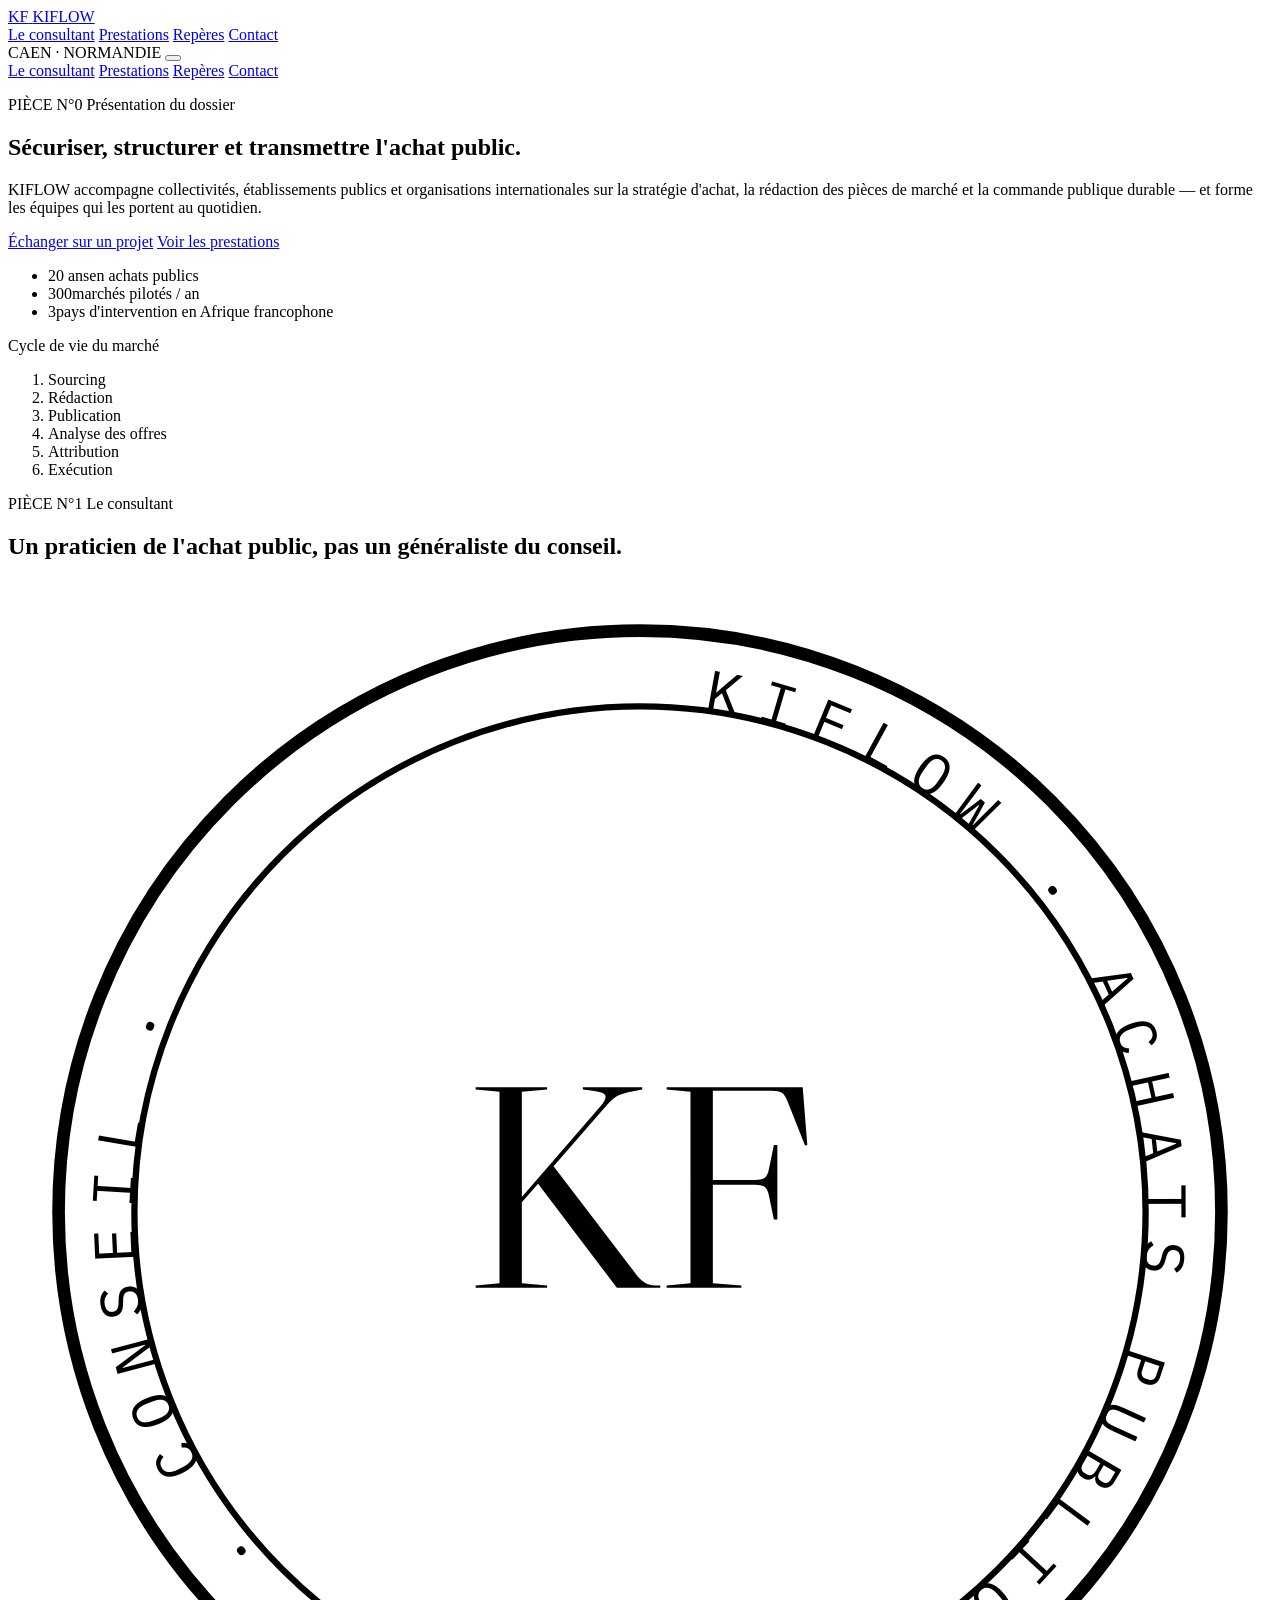
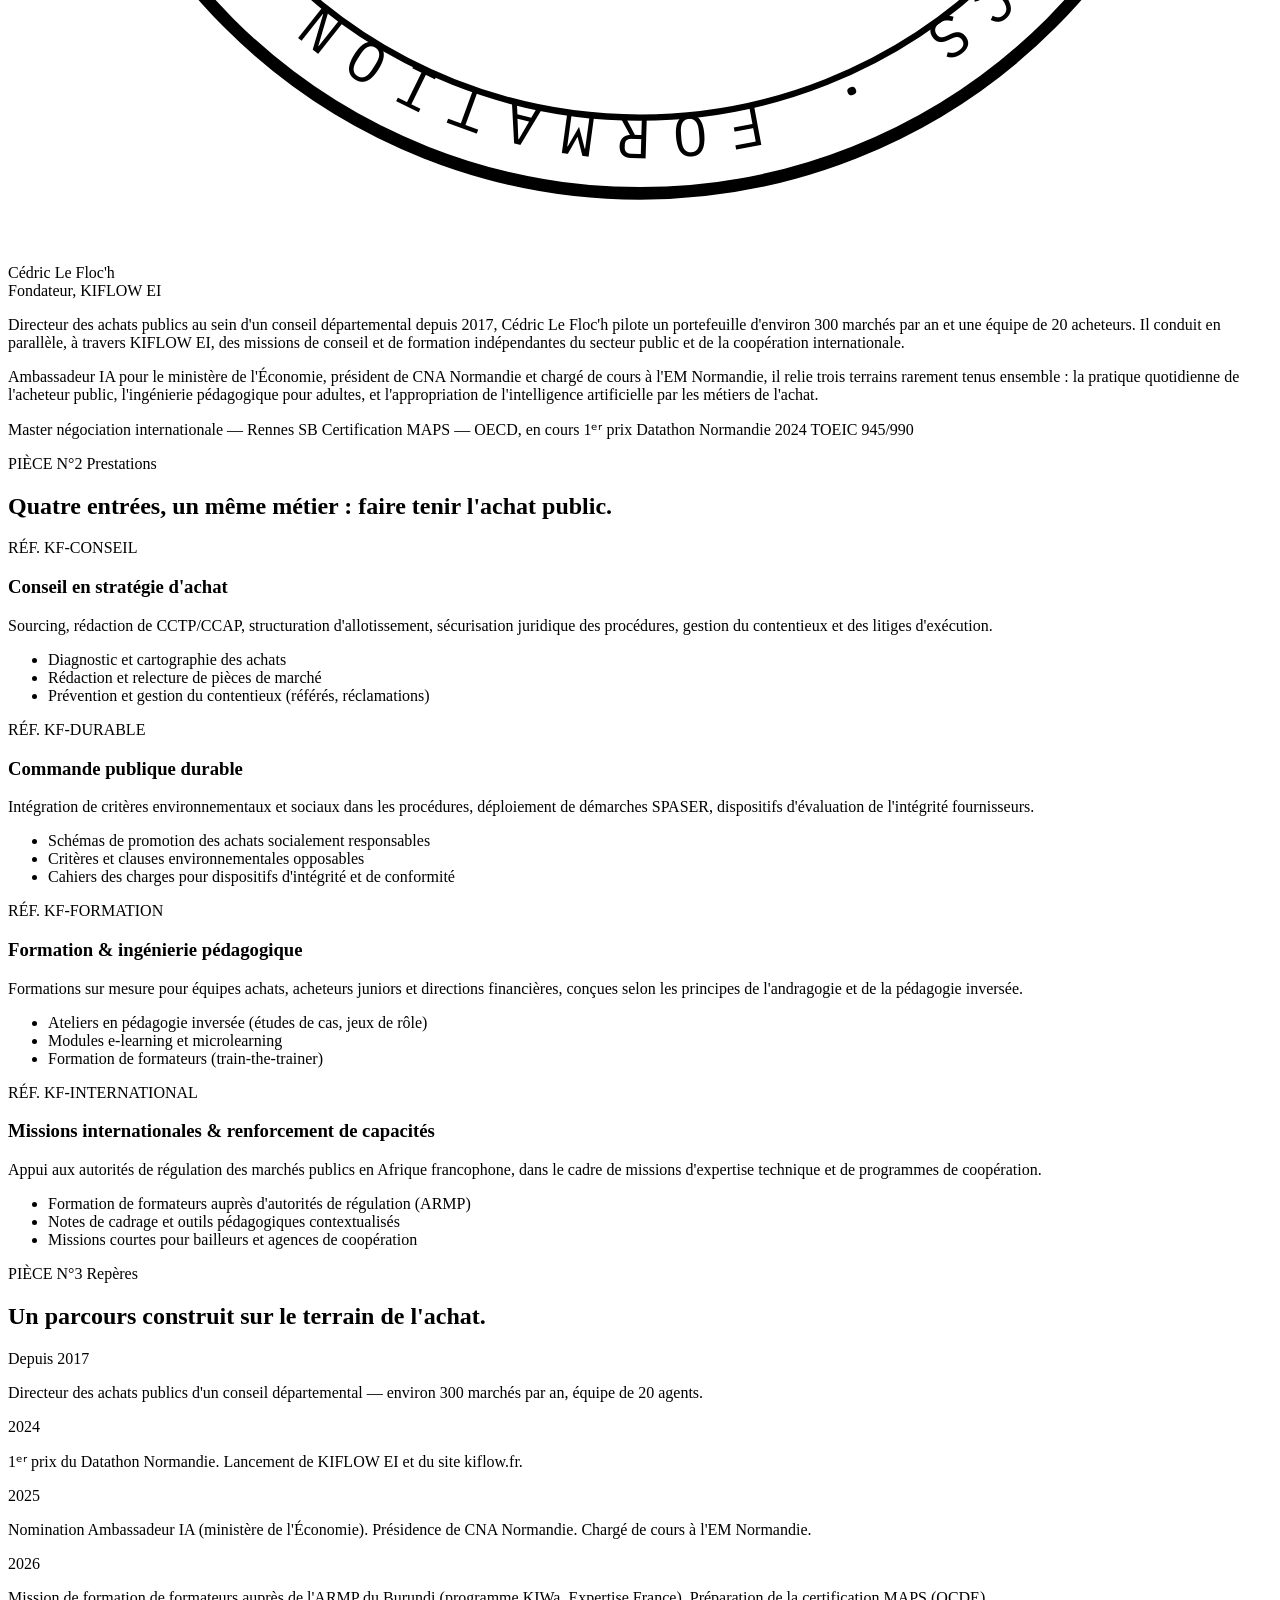
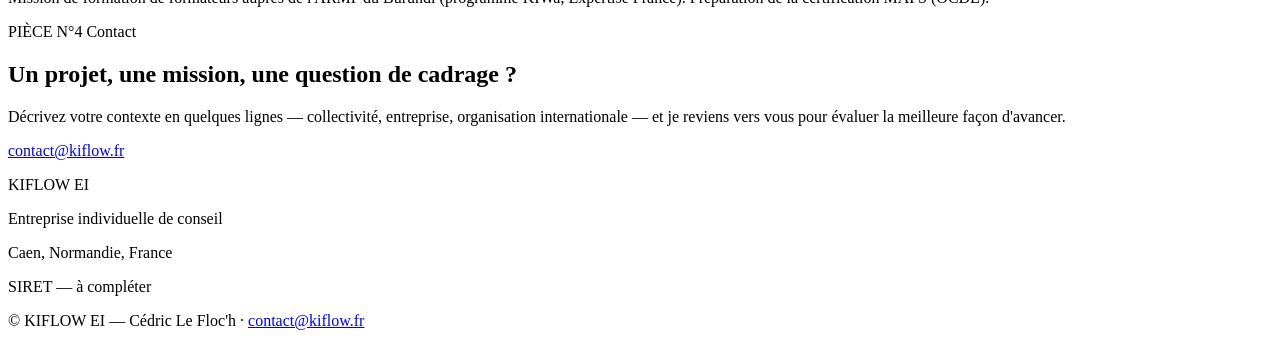
==== index.html @ 9744c49b "Create index.html for KIFLOW website structure This HTML file serves as the main structure for the K" ====
<!DOCTYPE html>
<html lang="fr">
<head>
<meta charset="UTF-8">
<meta name="viewport" content="width=device-width, initial-scale=1.0">
<title>KIFLOW — Conseil &amp; formation en achats publics | Cédric Le Floc'h</title>
<meta name="description" content="KIFLOW EI accompagne collectivités, établissements publics et organisations internationales sur la stratégie achats, la commande publique durable et la formation professionnelle.">
<link rel="preconnect" href="https://fonts.googleapis.com">
<link rel="preconnect" href="https://fonts.gstatic.com" crossorigin>
<link href="https://fonts.googleapis.com/css2?family=Libre+Caslon+Display&family=Public+Sans:ital,wght@0,400;0,500;0,600;0,700;1,400&family=IBM+Plex+Mono:wght@400;500&display=swap" rel="stylesheet">
<link rel="stylesheet" href="styles.css">
</head>
<body>

<div class="grain" aria-hidden="true"></div>

<header class="site-header">
  <div class="wrap header-inner">
    <a href="#top" class="mark">
      <span class="mark-seal">KF</span>
      <span class="mark-word">KIFLOW</span>
    </a>
    <nav class="site-nav" aria-label="Navigation principale">
      <a href="#consultant">Le consultant</a>
      <a href="#prestations">Prestations</a>
      <a href="#reperes">Repères</a>
      <a href="#contact">Contact</a>
    </nav>
    <span class="header-tag">CAEN · NORMANDIE</span>
    <button class="nav-toggle" aria-expanded="false" aria-controls="mobile-nav" aria-label="Ouvrir le menu">
      <span></span><span></span><span></span>
    </button>
  </div>
  <nav id="mobile-nav" class="mobile-nav" aria-label="Navigation mobile">
    <a href="#consultant">Le consultant</a>
    <a href="#prestations">Prestations</a>
    <a href="#reperes">Repères</a>
    <a href="#contact">Contact</a>
  </nav>
</header>

<main id="top">

  <!-- HERO -->
  <section class="hero">
    <div class="wrap hero-grid">
      <div class="hero-copy">
        <p class="eyebrow"><span class="eyebrow-code">PIÈCE N°0</span> Présentation du dossier</p>
        <h1>Sécuriser, structurer et transmettre&nbsp;l'achat public.</h1>
        <p class="hero-lede">
          KIFLOW accompagne collectivités, établissements publics et organisations internationales
          sur la stratégie d'achat, la rédaction des pièces de marché et la commande publique durable —
          et forme les équipes qui les portent au quotidien.
        </p>
        <div class="hero-cta">
          <a class="btn btn-primary" href="#contact">Échanger sur un projet</a>
          <a class="btn btn-ghost" href="#prestations">Voir les prestations</a>
        </div>
        <ul class="hero-facts">
          <li><span>20&nbsp;ans</span>en achats publics</li>
          <li><span>300</span>marchés pilotés / an</li>
          <li><span>3</span>pays d'intervention en Afrique francophone</li>
        </ul>
      </div>

      <div class="hero-flow" role="img" aria-label="Cycle de vie d'un marché public : sourcing, rédaction, publication, analyse des offres, attribution, exécution">
        <p class="flow-label">Cycle de vie du marché</p>
        <ol class="flow">
          <li><span class="flow-dot"></span>Sourcing</li>
          <li><span class="flow-dot"></span>Rédaction</li>
          <li><span class="flow-dot"></span>Publication</li>
          <li><span class="flow-dot"></span>Analyse des offres</li>
          <li><span class="flow-dot"></span>Attribution</li>
          <li><span class="flow-dot"></span>Exécution</li>
        </ol>
      </div>
    </div>
  </section>

  <!-- LE CONSULTANT -->
  <section id="consultant" class="section">
    <div class="wrap piece-head">
      <p class="eyebrow"><span class="eyebrow-code">PIÈCE N°1</span> Le consultant</p>
      <h2>Un praticien de l'achat public, pas un généraliste du conseil.</h2>
    </div>

    <div class="wrap consultant-grid">
      <div class="seal-block">
        <div class="seal">
          <svg viewBox="0 0 200 200" aria-hidden="true">
            <circle cx="100" cy="100" r="92" fill="none" stroke="currentColor" stroke-width="2"/>
            <circle cx="100" cy="100" r="80" fill="none" stroke="currentColor" stroke-width="1"/>
            <path id="sealCirclePath" d="M100,20 a80,80 0 1,1 -0.1,0" fill="none"/>
            <text font-family="IBM Plex Mono" font-size="9.2" letter-spacing="3" fill="currentColor">
              <textPath href="#sealCirclePath" startOffset="2%">
                KIFLOW · ACHATS PUBLICS · FORMATION · CONSEIL ·
              </textPath>
            </text>
            <text x="100" y="112" text-anchor="middle" font-family="Libre Caslon Display" font-size="46" fill="currentColor">KF</text>
          </svg>
        </div>
        <p class="seal-caption">Cédric Le Floc'h<br>Fondateur, KIFLOW EI</p>
      </div>

      <div class="consultant-bio">
        <p>
          Directeur des achats publics au sein d'un conseil départemental depuis 2017, Cédric Le Floc'h
          pilote un portefeuille d'environ 300 marchés par an et une équipe de 20 acheteurs. Il conduit en
          parallèle, à travers KIFLOW EI, des missions de conseil et de formation indépendantes du secteur
          public et de la coopération internationale.
        </p>
        <p>
          Ambassadeur IA pour le ministère de l'Économie, président de CNA Normandie et chargé de cours à
          l'EM Normandie, il relie trois terrains rarement tenus ensemble&nbsp;: la pratique quotidienne de
          l'acheteur public, l'ingénierie pédagogique pour adultes, et l'appropriation de l'intelligence
          artificielle par les métiers de l'achat.
        </p>
        <div class="credential-chips">
          <span>Master négociation internationale — Rennes SB</span>
          <span>Certification MAPS — OECD, en cours</span>
          <span>1ᵉʳ prix Datathon Normandie 2024</span>
          <span>TOEIC 945/990</span>
        </div>
      </div>
    </div>
  </section>

  <!-- PRESTATIONS -->
  <section id="prestations" class="section section-alt">
    <div class="wrap piece-head">
      <p class="eyebrow"><span class="eyebrow-code">PIÈCE N°2</span> Prestations</p>
      <h2>Quatre entrées, un même métier&nbsp;: faire tenir l'achat public.</h2>
    </div>

    <div class="wrap services-grid">

      <article class="service-card">
        <p class="service-ref">RÉF. KF-CONSEIL</p>
        <h3>Conseil en stratégie d'achat</h3>
        <p>Sourcing, rédaction de CCTP/CCAP, structuration d'allotissement, sécurisation juridique des
          procédures, gestion du contentieux et des litiges d'exécution.</p>
        <ul>
          <li>Diagnostic et cartographie des achats</li>
          <li>Rédaction et relecture de pièces de marché</li>
          <li>Prévention et gestion du contentieux (référés, réclamations)</li>
        </ul>
      </article>

      <article class="service-card">
        <p class="service-ref">RÉF. KF-DURABLE</p>
        <h3>Commande publique durable</h3>
        <p>Intégration de critères environnementaux et sociaux dans les procédures, déploiement de
          démarches SPASER, dispositifs d'évaluation de l'intégrité fournisseurs.</p>
        <ul>
          <li>Schémas de promotion des achats socialement responsables</li>
          <li>Critères et clauses environnementales opposables</li>
          <li>Cahiers des charges pour dispositifs d'intégrité et de conformité</li>
        </ul>
      </article>

      <article class="service-card">
        <p class="service-ref">RÉF. KF-FORMATION</p>
        <h3>Formation &amp; ingénierie pédagogique</h3>
        <p>Formations sur mesure pour équipes achats, acheteurs juniors et directions financières, conçues
          selon les principes de l'andragogie et de la pédagogie inversée.</p>
        <ul>
          <li>Ateliers en pédagogie inversée (études de cas, jeux de rôle)</li>
          <li>Modules e-learning et microlearning</li>
          <li>Formation de formateurs (train-the-trainer)</li>
        </ul>
      </article>

      <article class="service-card">
        <p class="service-ref">RÉF. KF-INTERNATIONAL</p>
        <h3>Missions internationales &amp; renforcement de capacités</h3>
        <p>Appui aux autorités de régulation des marchés publics en Afrique francophone, dans le cadre de
          missions d'expertise technique et de programmes de coopération.</p>
        <ul>
          <li>Formation de formateurs auprès d'autorités de régulation (ARMP)</li>
          <li>Notes de cadrage et outils pédagogiques contextualisés</li>
          <li>Missions courtes pour bailleurs et agences de coopération</li>
        </ul>
      </article>

    </div>
  </section>

  <!-- REPERES -->
  <section id="reperes" class="section">
    <div class="wrap piece-head">
      <p class="eyebrow"><span class="eyebrow-code">PIÈCE N°3</span> Repères</p>
      <h2>Un parcours construit sur le terrain de l'achat.</h2>
    </div>

    <div class="wrap timeline">
      <div class="timeline-item">
        <p class="timeline-date">Depuis 2017</p>
        <p class="timeline-body">Directeur des achats publics d'un conseil départemental — environ 300
          marchés par an, équipe de 20 agents.</p>
      </div>
      <div class="timeline-item">
        <p class="timeline-date">2024</p>
        <p class="timeline-body">1ᵉʳ prix du Datathon Normandie. Lancement de KIFLOW EI et du site
          kiflow.fr.</p>
      </div>
      <div class="timeline-item">
        <p class="timeline-date">2025</p>
        <p class="timeline-body">Nomination Ambassadeur IA (ministère de l'Économie). Présidence de CNA
          Normandie. Chargé de cours à l'EM Normandie.</p>
      </div>
      <div class="timeline-item">
        <p class="timeline-date">2026</p>
        <p class="timeline-body">Mission de formation de formateurs auprès de l'ARMP du Burundi (programme
          KIWa, Expertise France). Préparation de la certification MAPS (OCDE).</p>
      </div>
    </div>
  </section>

  <!-- CONTACT -->
  <section id="contact" class="section section-contact">
    <div class="wrap contact-grid">
      <div>
        <p class="eyebrow"><span class="eyebrow-code">PIÈCE N°4</span> Contact</p>
        <h2>Un projet, une mission, une question de cadrage&nbsp;?</h2>
        <p class="contact-lede">Décrivez votre contexte en quelques lignes — collectivité, entreprise,
          organisation internationale — et je reviens vers vous pour évaluer la meilleure façon d'avancer.</p>
        <a class="btn btn-primary" href="mailto:contact@kiflow.fr">contact@kiflow.fr</a>
      </div>
      <div class="contact-card">
        <p class="contact-card-title">KIFLOW EI</p>
        <p>Entreprise individuelle de conseil</p>
        <p>Caen, Normandie, France</p>
        <p class="contact-card-note">SIRET — à compléter</p>
      </div>
    </div>
  </section>

</main>

<footer class="site-footer">
  <div class="wrap footer-inner">
    <span>© <span id="year"></span> KIFLOW EI — Cédric Le Floc'h</span>
    <span class="footer-sep">·</span>
    <a href="mailto:contact@kiflow.fr">contact@kiflow.fr</a>
  </div>
</footer>

<script src="script.js"></script>
</body>
</html>
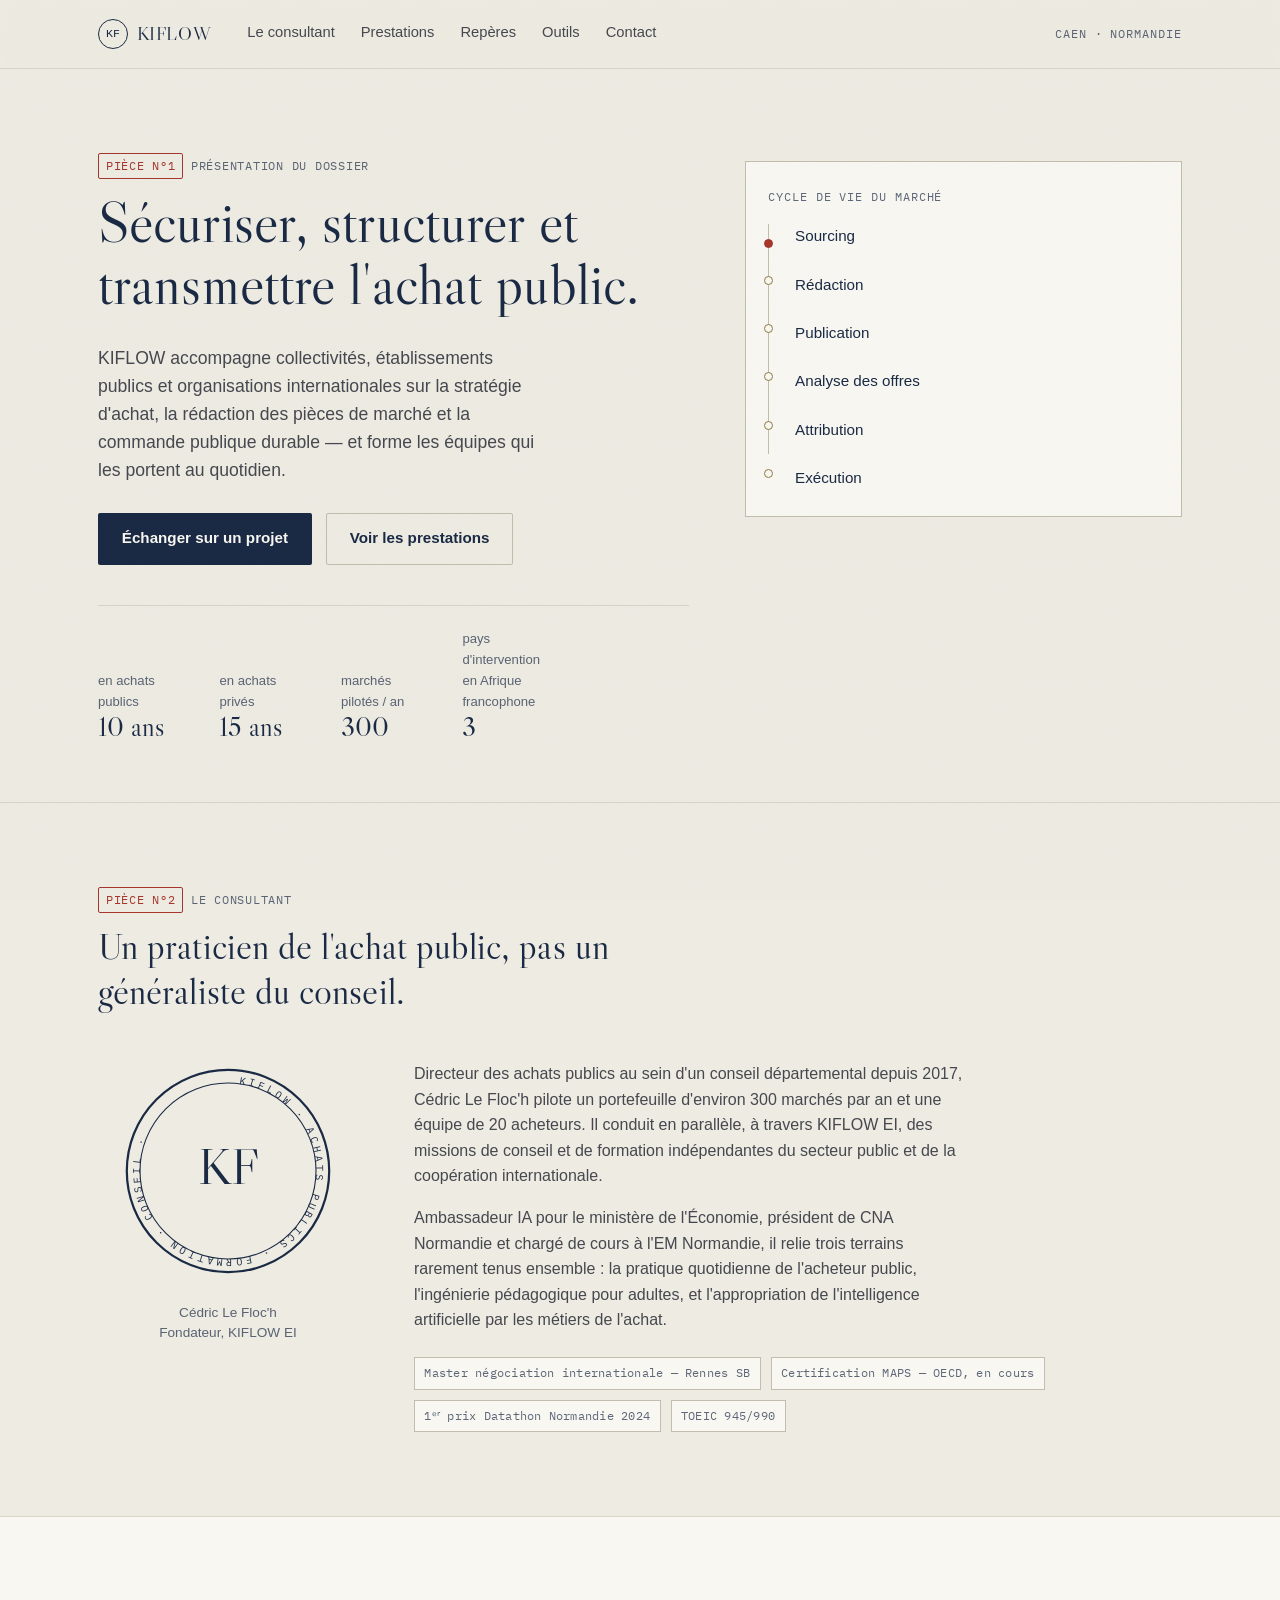
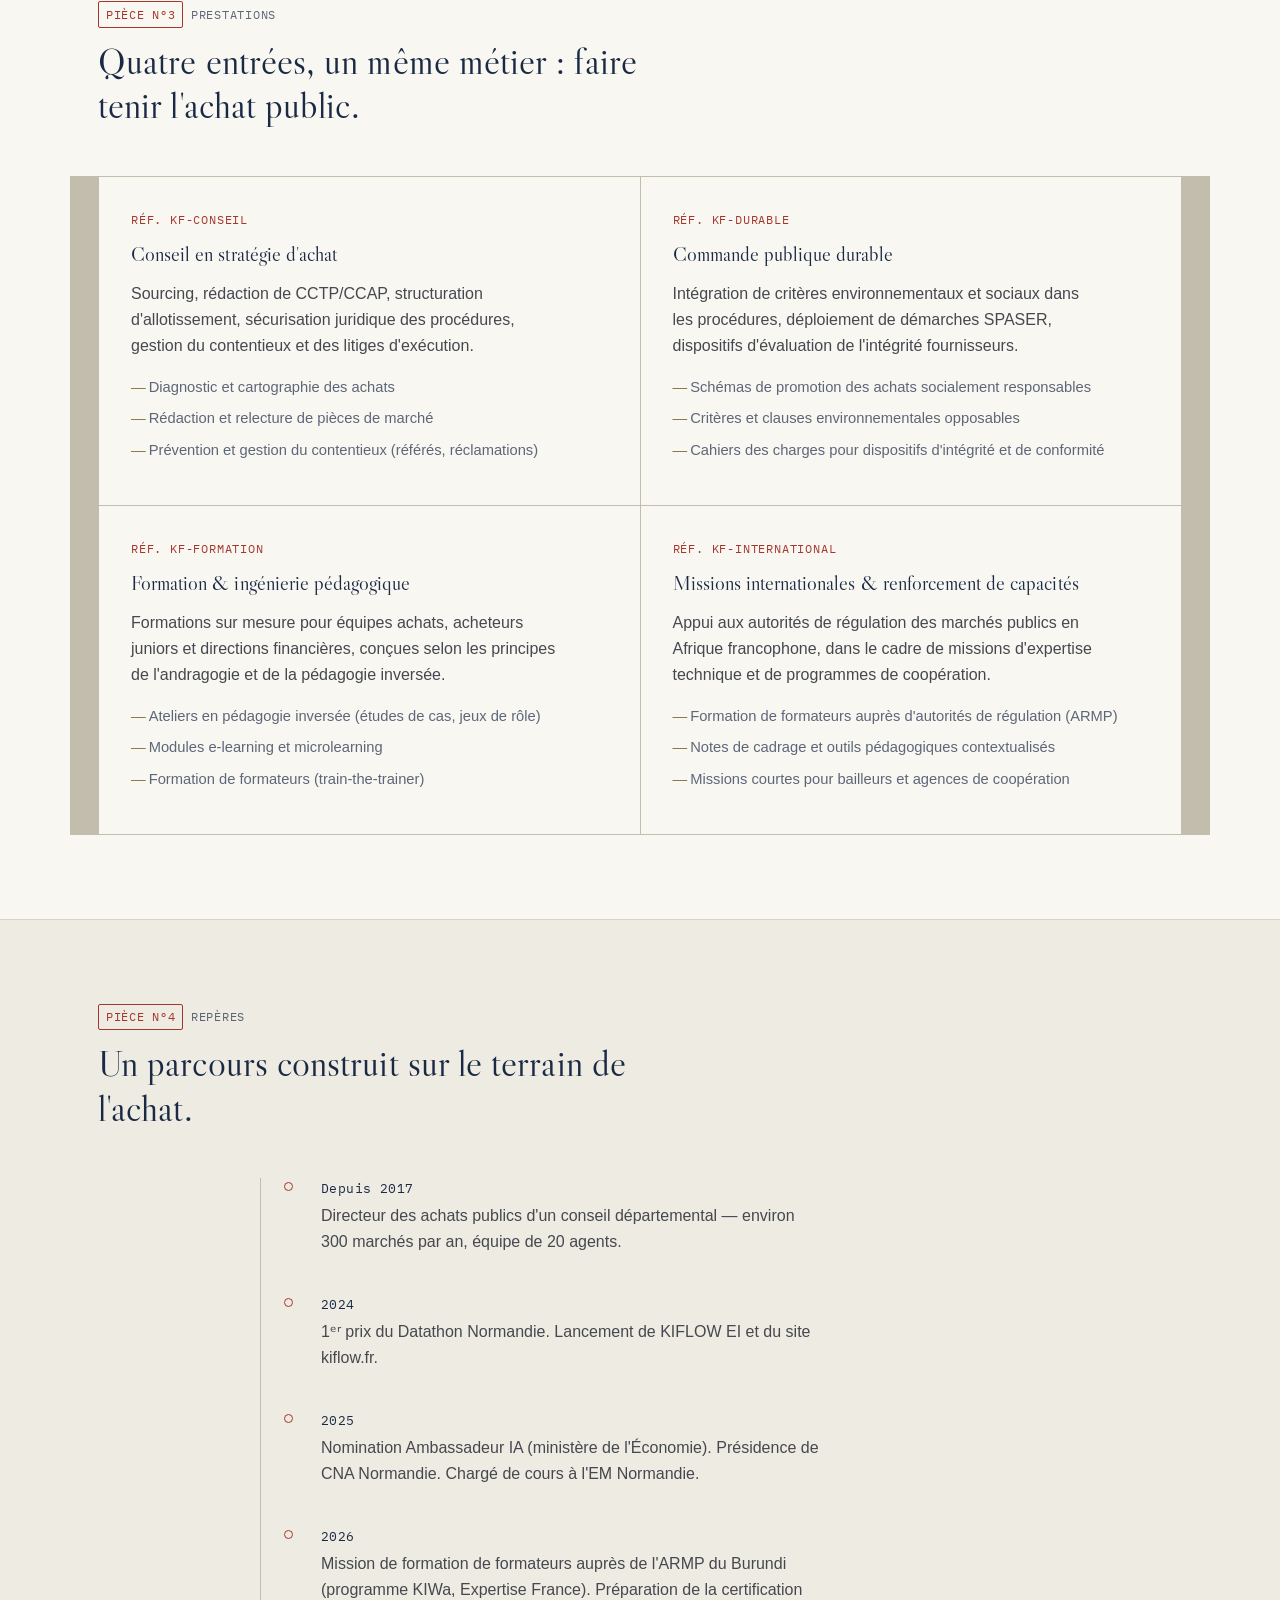
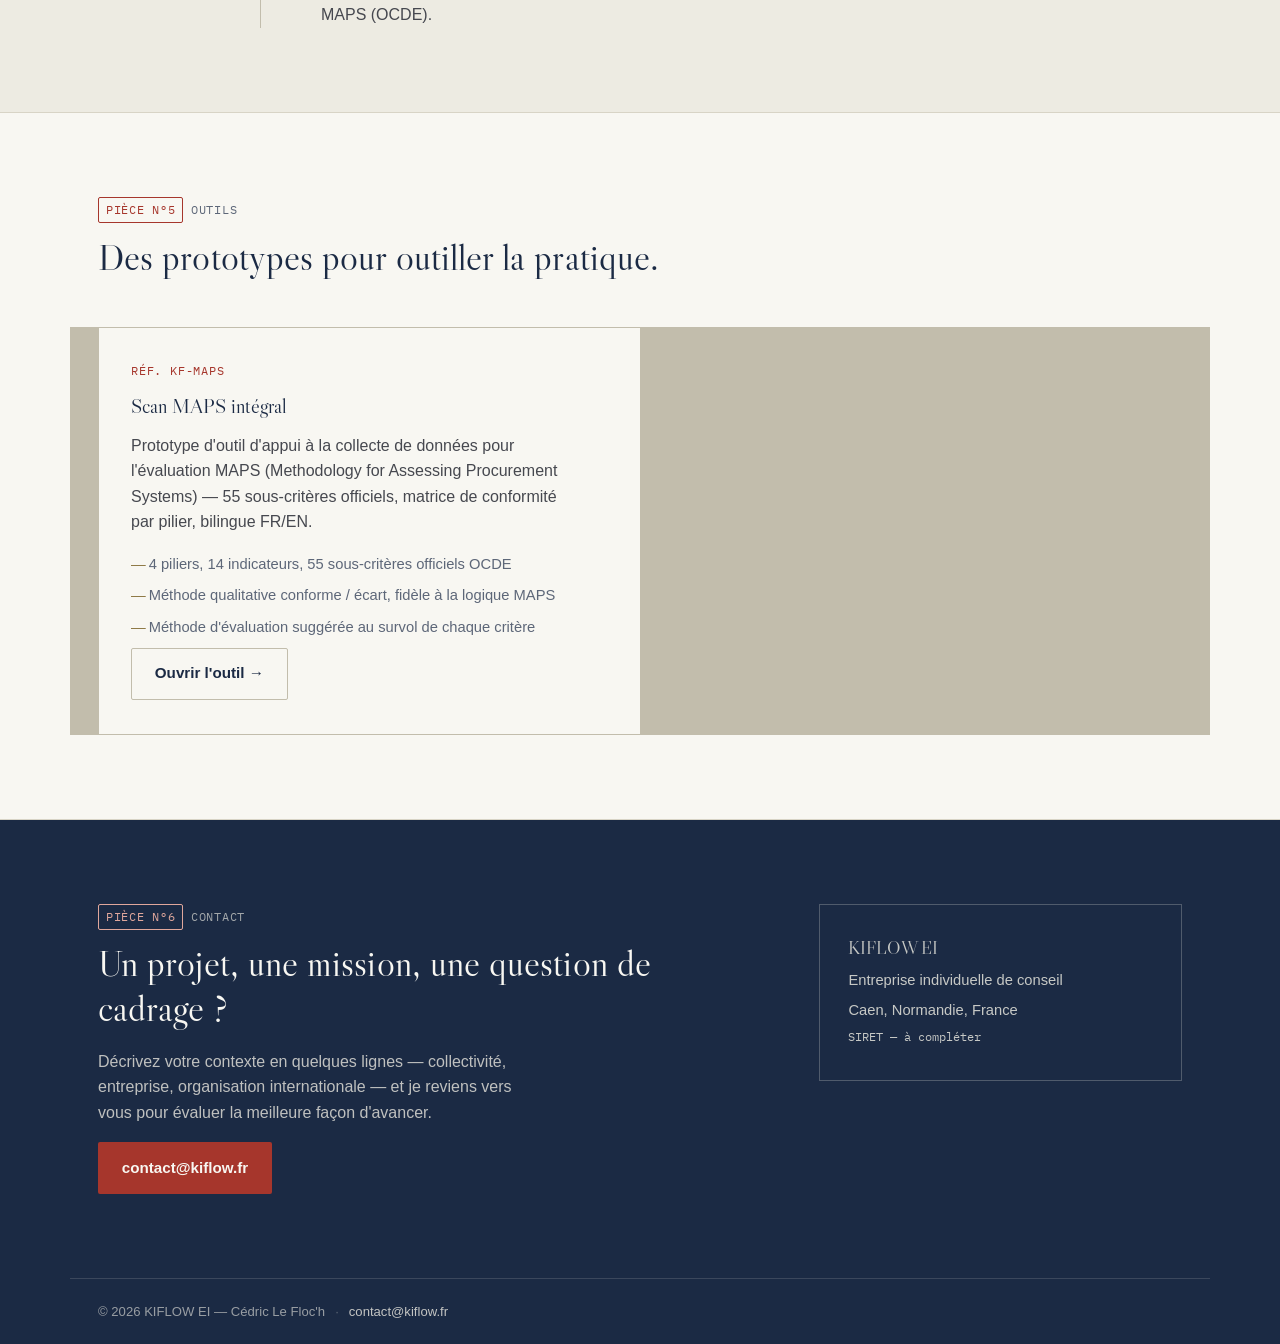
==== commit a8ec43bf: "Update section identifiers and content in index.html" ====
--- a/index.html
+++ b/index.html
@@ -24,6 +24,7 @@
       <a href="#consultant">Le consultant</a>
       <a href="#prestations">Prestations</a>
       <a href="#reperes">Repères</a>
+      <a href="#outils">Outils</a>
       <a href="#contact">Contact</a>
     </nav>
     <span class="header-tag">CAEN · NORMANDIE</span>
@@ -35,6 +36,7 @@
     <a href="#consultant">Le consultant</a>
     <a href="#prestations">Prestations</a>
     <a href="#reperes">Repères</a>
+    <a href="#outils">Outils</a>
     <a href="#contact">Contact</a>
   </nav>
 </header>
@@ -45,7 +47,7 @@
   <section class="hero">
     <div class="wrap hero-grid">
       <div class="hero-copy">
-        <p class="eyebrow"><span class="eyebrow-code">PIÈCE N°0</span> Présentation du dossier</p>
+        <p class="eyebrow"><span class="eyebrow-code">PIÈCE N°1</span> Présentation du dossier</p>
         <h1>Sécuriser, structurer et transmettre&nbsp;l'achat public.</h1>
         <p class="hero-lede">
           KIFLOW accompagne collectivités, établissements publics et organisations internationales
@@ -57,7 +59,8 @@
           <a class="btn btn-ghost" href="#prestations">Voir les prestations</a>
         </div>
         <ul class="hero-facts">
-          <li><span>20&nbsp;ans</span>en achats publics</li>
+          <li><span>10&nbsp;ans</span>en achats publics</li>
+          <li><span>15&nbsp;ans</span>en achats privés</li>
           <li><span>300</span>marchés pilotés / an</li>
           <li><span>3</span>pays d'intervention en Afrique francophone</li>
         </ul>
@@ -80,7 +83,7 @@
   <!-- LE CONSULTANT -->
   <section id="consultant" class="section">
     <div class="wrap piece-head">
-      <p class="eyebrow"><span class="eyebrow-code">PIÈCE N°1</span> Le consultant</p>
+      <p class="eyebrow"><span class="eyebrow-code">PIÈCE N°2</span> Le consultant</p>
       <h2>Un praticien de l'achat public, pas un généraliste du conseil.</h2>
     </div>
 
@@ -128,7 +131,7 @@
   <!-- PRESTATIONS -->
   <section id="prestations" class="section section-alt">
     <div class="wrap piece-head">
-      <p class="eyebrow"><span class="eyebrow-code">PIÈCE N°2</span> Prestations</p>
+      <p class="eyebrow"><span class="eyebrow-code">PIÈCE N°3</span> Prestations</p>
       <h2>Quatre entrées, un même métier&nbsp;: faire tenir l'achat public.</h2>
     </div>
 
@@ -188,7 +191,7 @@
   <!-- REPERES -->
   <section id="reperes" class="section">
     <div class="wrap piece-head">
-      <p class="eyebrow"><span class="eyebrow-code">PIÈCE N°3</span> Repères</p>
+      <p class="eyebrow"><span class="eyebrow-code">PIÈCE N°4</span> Repères</p>
       <h2>Un parcours construit sur le terrain de l'achat.</h2>
     </div>
 
@@ -213,6 +216,32 @@
         <p class="timeline-body">Mission de formation de formateurs auprès de l'ARMP du Burundi (programme
           KIWa, Expertise France). Préparation de la certification MAPS (OCDE).</p>
       </div>
+    </div>
+  </section>
+
+  <!-- OUTILS -->
+  <section id="outils" class="section section-alt">
+    <div class="wrap piece-head">
+      <p class="eyebrow"><span class="eyebrow-code">PIÈCE N°5</span> Outils</p>
+      <h2>Des prototypes pour outiller la pratique.</h2>
+    </div>
+
+    <div class="wrap services-grid">
+
+      <article class="service-card">
+        <p class="service-ref">RÉF. KF-MAPS</p>
+        <h3>Scan MAPS intégral</h3>
+        <p>Prototype d'outil d'appui à la collecte de données pour l'évaluation MAPS (Methodology for
+          Assessing Procurement Systems) — 55 sous-critères officiels, matrice de conformité par pilier,
+          bilingue FR/EN.</p>
+        <ul>
+          <li>4 piliers, 14 indicateurs, 55 sous-critères officiels OCDE</li>
+          <li>Méthode qualitative conforme / écart, fidèle à la logique MAPS</li>
+          <li>Méthode d'évaluation suggérée au survol de chaque critère</li>
+        </ul>
+        <a class="btn btn-ghost" href="maps-diagnostic.html">Ouvrir l'outil →</a>
+      </article>
+
     </div>
   </section>
 
@@ -220,7 +249,7 @@
   <section id="contact" class="section section-contact">
     <div class="wrap contact-grid">
       <div>
-        <p class="eyebrow"><span class="eyebrow-code">PIÈCE N°4</span> Contact</p>
+        <p class="eyebrow"><span class="eyebrow-code">PIÈCE N°6</span> Contact</p>
         <h2>Un projet, une mission, une question de cadrage&nbsp;?</h2>
         <p class="contact-lede">Décrivez votre contexte en quelques lignes — collectivité, entreprise,
           organisation internationale — et je reviens vers vous pour évaluer la meilleure façon d'avancer.</p>
--- a/styles.css
+++ b/styles.css
@@ -0,0 +1,405 @@
+/* ============================================================
+   KIFLOW — design tokens
+   ============================================================ */
+:root{
+  --ink:      #1B2A44;
+  --ink-70:   rgba(27,42,68,.7);
+  --paper:    #EDEBE2;
+  --paper-hi: #F8F7F2;
+  --slate:    #46484F;
+  --seal:     #A6362C;
+  --brass:    #8F7A47;
+  --line:     #D8D4C6;
+  --line-strong: #C2BDAC;
+
+  --font-display: "Libre Caslon Display", Georgia, serif;
+  --font-body: "Public Sans", -apple-system, BlinkMacSystemFont, "Segoe UI", sans-serif;
+  --font-mono: "IBM Plex Mono", ui-monospace, Menlo, monospace;
+
+  --wrap: 1140px;
+}
+
+*,*::before,*::after{ box-sizing: border-box; }
+html{ scroll-behavior: smooth; }
+@media (prefers-reduced-motion: reduce){
+  html{ scroll-behavior: auto; }
+  *,*::before,*::after{ animation-duration: .001ms !important; animation-iteration-count: 1 !important; transition-duration: .001ms !important; scroll-behavior: auto !important; }
+}
+
+body{
+  margin:0;
+  background: var(--paper);
+  color: var(--slate);
+  font-family: var(--font-body);
+  font-size: 16px;
+  line-height: 1.6;
+  -webkit-font-smoothing: antialiased;
+}
+
+h1,h2,h3{
+  font-family: var(--font-display);
+  color: var(--ink);
+  font-weight: 400;
+  margin: 0 0 .5em;
+  letter-spacing: .002em;
+}
+h1{ font-size: clamp(2.4rem, 4.6vw, 3.6rem); line-height: 1.08; }
+h2{ font-size: clamp(1.7rem, 3vw, 2.35rem); line-height: 1.18; max-width: 26ch; }
+h3{ font-size: 1.28rem; }
+
+p{ margin: 0 0 1em; }
+a{ color: inherit; }
+
+.wrap{
+  max-width: var(--wrap);
+  margin: 0 auto;
+  padding: 0 28px;
+}
+
+/* faint paper grain */
+.grain{
+  position: fixed; inset: 0; pointer-events: none; z-index: 999;
+  opacity: .035; mix-blend-mode: multiply;
+  background-image: url("data:image/svg+xml,%3Csvg xmlns='http://www.w3.org/2000/svg' width='120' height='120'%3E%3Cfilter id='n'%3E%3CfeTurbulence type='fractalNoise' baseFrequency='0.9' numOctaves='2' stitchTiles='stitch'/%3E%3C/filter%3E%3Crect width='100%25' height='100%25' filter='url(%23n)'/%3E%3C/svg%3E");
+}
+
+/* eyebrow / reference label */
+.eyebrow{
+  font-family: var(--font-mono);
+  font-size: .78rem;
+  letter-spacing: .06em;
+  text-transform: uppercase;
+  color: var(--ink-70);
+  display: flex;
+  align-items: center;
+  gap: .6em;
+  margin-bottom: .9em;
+}
+.eyebrow-code{
+  color: var(--seal);
+  border: 1px solid var(--seal);
+  padding: .18em .55em;
+  border-radius: 2px;
+}
+
+/* ============================================================
+   HEADER
+   ============================================================ */
+.site-header{
+  position: sticky; top: 0; z-index: 100;
+  background: rgba(237,235,226,.88);
+  backdrop-filter: saturate(140%) blur(6px);
+  border-bottom: 1px solid var(--line);
+}
+.header-inner{
+  display: flex; align-items: center; gap: 28px;
+  height: 68px;
+}
+.mark{
+  display: flex; align-items: center; gap: .55em;
+  text-decoration: none; color: var(--ink);
+}
+.mark-seal{
+  font-family: var(--font-mono);
+  font-size: .72rem; font-weight: 500;
+  width: 30px; height: 30px;
+  border: 1.5px solid var(--ink);
+  border-radius: 50%;
+  display: grid; place-items: center;
+}
+.mark-word{
+  font-family: var(--font-display);
+  font-size: 1.18rem; letter-spacing: .03em;
+}
+.site-nav{
+  display: flex; gap: 26px;
+  margin-left: 8px;
+  font-size: .92rem;
+}
+.site-nav a{
+  text-decoration: none; color: var(--slate);
+  border-bottom: 1px solid transparent;
+  padding-bottom: 2px;
+  transition: border-color .15s ease, color .15s ease;
+}
+.site-nav a:hover, .site-nav a:focus-visible{
+  color: var(--ink); border-color: var(--brass);
+}
+.header-tag{
+  margin-left: auto;
+  font-family: var(--font-mono);
+  font-size: .74rem; letter-spacing: .08em;
+  color: var(--ink-70);
+  white-space: nowrap;
+}
+.nav-toggle{
+  display: none;
+  margin-left: auto;
+  background: none; border: none; cursor: pointer;
+  width: 34px; height: 34px;
+  flex-direction: column; justify-content: center; align-items: center; gap: 5px;
+}
+.nav-toggle span{ width: 20px; height: 1.5px; background: var(--ink); display: block; }
+.mobile-nav{
+  display: none;
+  flex-direction: column;
+  border-top: 1px solid var(--line);
+  background: var(--paper-hi);
+}
+.mobile-nav a{
+  padding: 14px 28px;
+  text-decoration: none; color: var(--ink);
+  border-bottom: 1px solid var(--line);
+  font-size: .95rem;
+}
+.mobile-nav.open{ display: flex; }
+
+@media (max-width: 780px){
+  .site-nav, .header-tag{ display: none; }
+  .nav-toggle{ display: flex; }
+}
+
+/* focus visibility */
+a:focus-visible, button:focus-visible{
+  outline: 2px solid var(--seal);
+  outline-offset: 3px;
+}
+
+/* ============================================================
+   BUTTONS
+   ============================================================ */
+.btn{
+  display: inline-flex; align-items: center; gap: .5em;
+  font-family: var(--font-body); font-weight: 600; font-size: .95rem;
+  text-decoration: none;
+  padding: .85em 1.5em;
+  border-radius: 2px;
+  border: 1px solid transparent;
+  transition: transform .15s ease, background .15s ease, border-color .15s ease, color .15s ease;
+}
+.btn-primary{
+  background: var(--ink); color: var(--paper-hi);
+}
+.btn-primary:hover{ background: var(--seal); transform: translateY(-1px); }
+.btn-ghost{
+  border-color: var(--line-strong); color: var(--ink);
+}
+.btn-ghost:hover{ border-color: var(--ink); transform: translateY(-1px); }
+
+/* ============================================================
+   HERO
+   ============================================================ */
+.hero{ padding: 84px 0 60px; }
+.hero-grid{
+  display: grid;
+  grid-template-columns: 1.15fr .85fr;
+  gap: 56px;
+  align-items: start;
+}
+.hero-lede{
+  font-size: 1.1rem; color: var(--slate); max-width: 46ch;
+}
+.hero-cta{ display: flex; gap: 14px; flex-wrap: wrap; margin: 28px 0 40px; }
+
+.hero-facts{
+  list-style: none; padding: 0; margin: 0;
+  display: flex; gap: 34px; flex-wrap: wrap;
+  border-top: 1px solid var(--line);
+  padding-top: 22px;
+}
+.hero-facts li{
+  display: flex; flex-direction: column-reverse;
+  font-size: .82rem; color: var(--ink-70); max-width: 12ch;
+}
+.hero-facts span{
+  font-family: var(--font-display);
+  font-size: 1.7rem; color: var(--ink); line-height: 1.1;
+}
+
+.hero-flow{
+  border: 1px solid var(--line-strong);
+  background: var(--paper-hi);
+  padding: 26px 22px;
+  margin-top: 8px;
+}
+.flow-label{
+  font-family: var(--font-mono); font-size: .72rem;
+  letter-spacing: .08em; text-transform: uppercase;
+  color: var(--ink-70); margin-bottom: 18px;
+}
+.flow{
+  list-style: none; margin: 0; padding: 0;
+  display: flex; flex-direction: column; gap: 0;
+  position: relative;
+}
+.flow li{
+  position: relative;
+  padding: 12px 0 12px 26px;
+  font-size: .95rem; color: var(--ink);
+  border-left: 1.5px solid var(--line-strong);
+}
+.flow li:first-child{ padding-top: 0; }
+.flow li:last-child{ padding-bottom: 0; border-left-color: transparent; }
+.flow-dot{
+  position: absolute; left: -5.5px; top: 15px;
+  width: 9px; height: 9px; border-radius: 50%;
+  background: var(--paper-hi);
+  border: 1.5px solid var(--brass);
+}
+.flow li:first-child .flow-dot{ background: var(--seal); border-color: var(--seal); }
+
+@media (prefers-reduced-motion: no-preference){
+  .flow-dot{ animation: pulse 5.5s ease-in-out infinite; }
+  .flow li:nth-child(2) .flow-dot{ animation-delay: .9s; }
+  .flow li:nth-child(3) .flow-dot{ animation-delay: 1.8s; }
+  .flow li:nth-child(4) .flow-dot{ animation-delay: 2.7s; }
+  .flow li:nth-child(5) .flow-dot{ animation-delay: 3.6s; }
+  .flow li:nth-child(6) .flow-dot{ animation-delay: 4.5s; }
+}
+@keyframes pulse{
+  0%, 82%, 100%{ box-shadow: 0 0 0 0 rgba(166,54,44,0); }
+  90%{ box-shadow: 0 0 0 6px rgba(166,54,44,.14); }
+}
+
+@media (max-width: 860px){
+  .hero-grid{ grid-template-columns: 1fr; }
+}
+
+/* ============================================================
+   SECTIONS — shared
+   ============================================================ */
+.section{ padding: 84px 0; border-top: 1px solid var(--line); }
+.section-alt{ background: var(--paper-hi); }
+.piece-head{ margin-bottom: 48px; }
+.piece-head h2{ margin: 0; }
+
+/* ============================================================
+   CONSULTANT
+   ============================================================ */
+.consultant-grid{
+  display: grid; grid-template-columns: 260px 1fr; gap: 56px; align-items: start;
+}
+.seal-block{ text-align: center; }
+.seal{ color: var(--ink); }
+.seal svg{ width: 100%; max-width: 220px; height: auto; }
+.seal-caption{
+  font-size: .85rem; color: var(--ink-70); margin-top: 14px; line-height: 1.5;
+}
+.consultant-bio p{ max-width: 62ch; }
+.credential-chips{
+  display: flex; flex-wrap: wrap; gap: 10px; margin-top: 24px;
+}
+.credential-chips span{
+  font-family: var(--font-mono); font-size: .74rem; letter-spacing: .02em;
+  border: 1px solid var(--line-strong);
+  padding: .5em .8em;
+  color: var(--ink-70);
+  background: var(--paper-hi);
+}
+
+@media (max-width: 700px){
+  .consultant-grid{ grid-template-columns: 1fr; }
+  .seal-block{ display: flex; align-items: center; gap: 18px; text-align: left; }
+  .seal svg{ max-width: 96px; }
+}
+
+/* ============================================================
+   PRESTATIONS
+   ============================================================ */
+.services-grid{
+  display: grid; grid-template-columns: repeat(2, 1fr); gap: 1px;
+  background: var(--line-strong);
+  border: 1px solid var(--line-strong);
+}
+.service-card{
+  background: var(--paper-hi);
+  padding: 34px 32px;
+}
+.service-ref{
+  font-family: var(--font-mono); font-size: .72rem; letter-spacing: .07em;
+  color: var(--seal); margin-bottom: .8em;
+}
+.service-card p:not(.service-ref){ max-width: 48ch; color: var(--slate); }
+.service-card ul{
+  margin: 1.1em 0 0; padding: 0; list-style: none;
+}
+.service-card li{
+  position: relative; padding-left: 1.2em; margin-bottom: .55em;
+  font-size: .92rem; color: var(--ink-70);
+}
+.service-card li::before{
+  content: "—"; position: absolute; left: 0; color: var(--brass);
+}
+
+@media (max-width: 780px){
+  .services-grid{ grid-template-columns: 1fr; }
+}
+
+/* ============================================================
+   REPÈRES — timeline
+   ============================================================ */
+.timeline{
+  display: grid; gap: 0;
+  border-left: 1.5px solid var(--line-strong);
+  max-width: 760px;
+}
+.timeline-item{
+  position: relative;
+  padding: 0 0 40px 32px;
+}
+.timeline-item::before{
+  content: ""; position: absolute; left: -5.5px; top: 4px;
+  width: 9px; height: 9px; border-radius: 50%;
+  background: var(--paper); border: 1.5px solid var(--seal);
+}
+.timeline-item:last-child{ padding-bottom: 0; }
+.timeline-date{
+  font-family: var(--font-mono); font-size: .82rem; color: var(--ink);
+  letter-spacing: .03em; margin-bottom: .3em;
+}
+.timeline-body{ max-width: 56ch; color: var(--slate); margin: 0; }
+
+/* ============================================================
+   CONTACT
+   ============================================================ */
+.section-contact{ background: var(--ink); color: var(--paper); }
+.section-contact .eyebrow{ color: rgba(237,235,226,.65); }
+.section-contact .eyebrow-code{ color: #E0A79C; border-color: #E0A79C; }
+.section-contact h2{ color: var(--paper-hi); }
+.contact-lede{ color: rgba(237,235,226,.78); max-width: 48ch; }
+.contact-grid{
+  display: grid; grid-template-columns: 1.3fr .7fr; gap: 48px; align-items: start;
+}
+.section-contact .btn-primary{ background: var(--seal); color: var(--paper-hi); }
+.section-contact .btn-primary:hover{ background: #C24A3D; }
+.contact-card{
+  border: 1px solid rgba(237,235,226,.25);
+  padding: 28px;
+  font-size: .92rem;
+}
+.contact-card p{ margin: 0 0 .4em; color: rgba(237,235,226,.82); }
+.contact-card-title{
+  font-family: var(--font-display); font-size: 1.15rem; color: var(--paper-hi); margin-bottom: .5em;
+}
+.contact-card-note{
+  margin-top: .9em; font-family: var(--font-mono); font-size: .74rem;
+  color: rgba(237,235,226,.55);
+}
+
+@media (max-width: 700px){
+  .contact-grid{ grid-template-columns: 1fr; }
+}
+
+/* ============================================================
+   FOOTER
+   ============================================================ */
+.site-footer{ background: var(--ink); color: rgba(237,235,226,.6); }
+.footer-inner{
+  display: flex; align-items: center; gap: 10px;
+  padding: 22px 28px;
+  font-size: .82rem;
+  border-top: 1px solid rgba(237,235,226,.15);
+}
+.footer-inner a{ text-decoration: none; color: rgba(237,235,226,.8); }
+.footer-inner a:hover{ color: var(--paper-hi); }
+.footer-sep{ opacity: .5; }
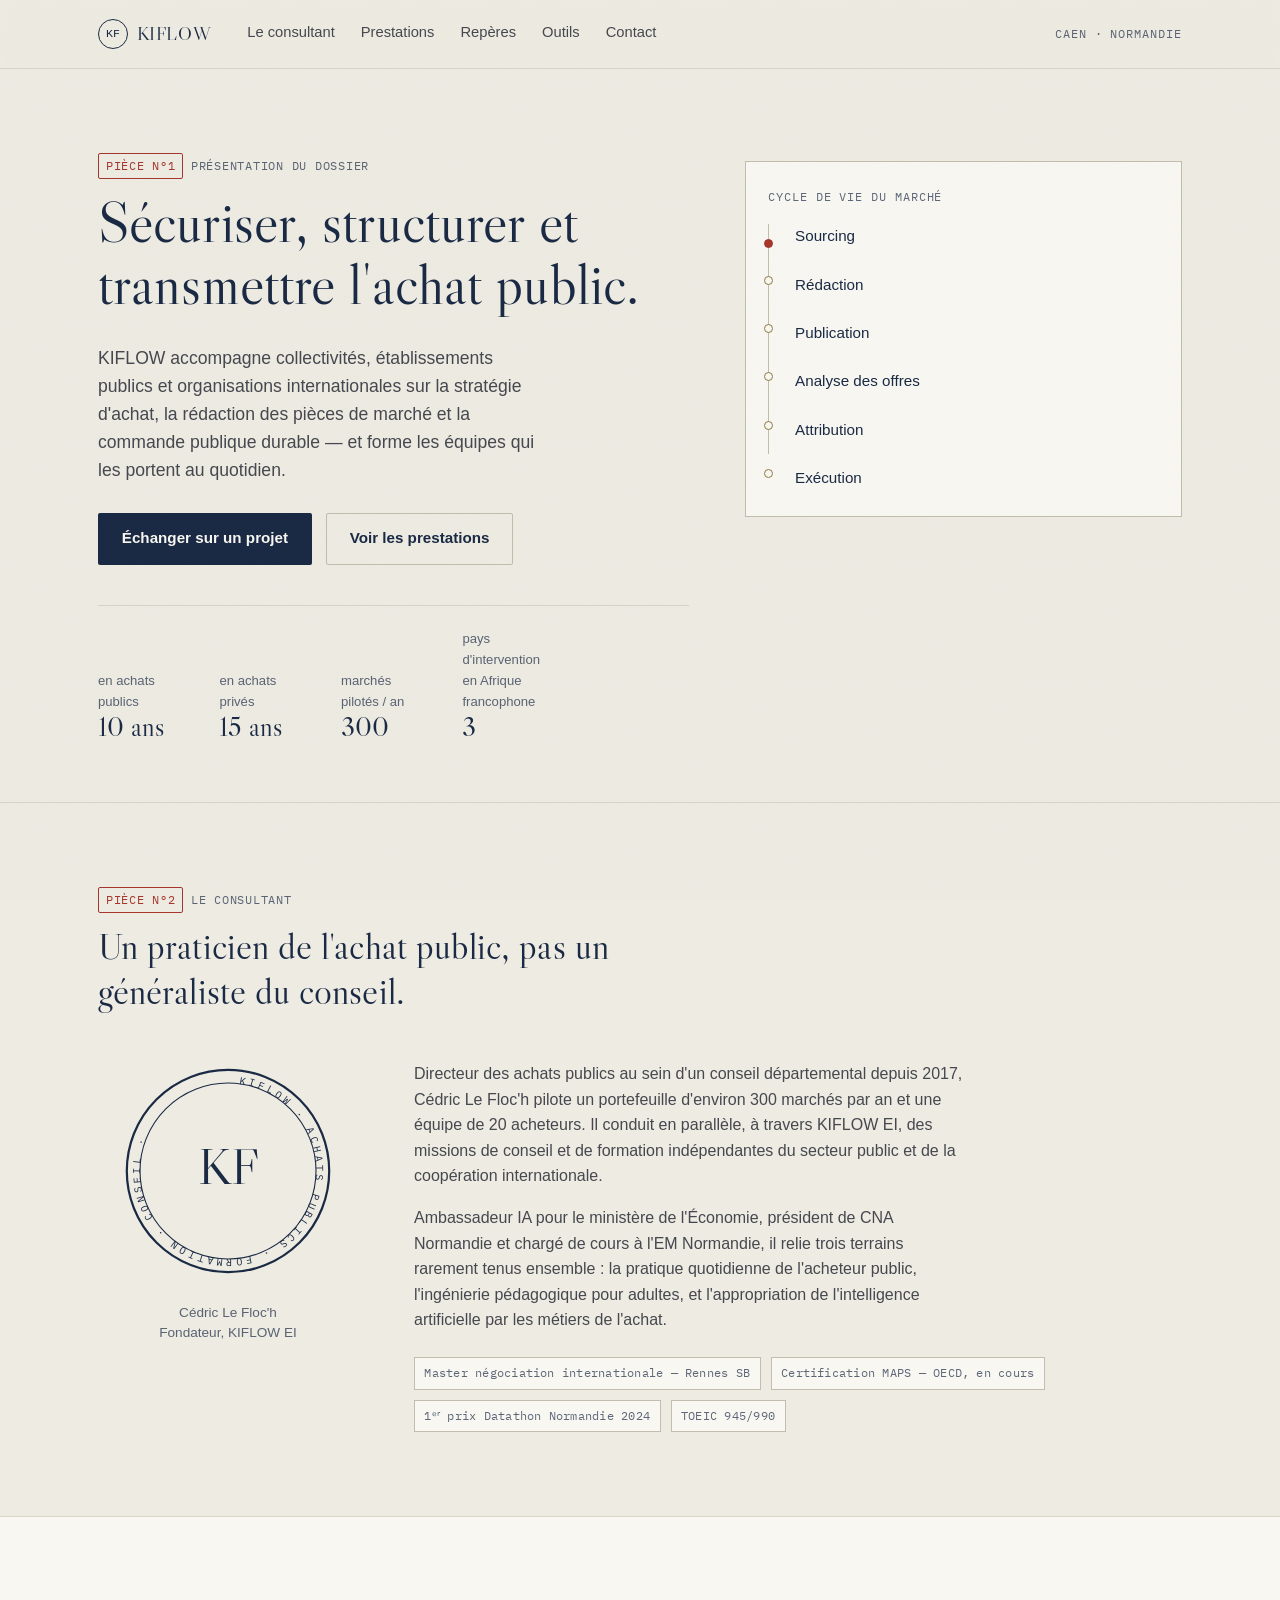
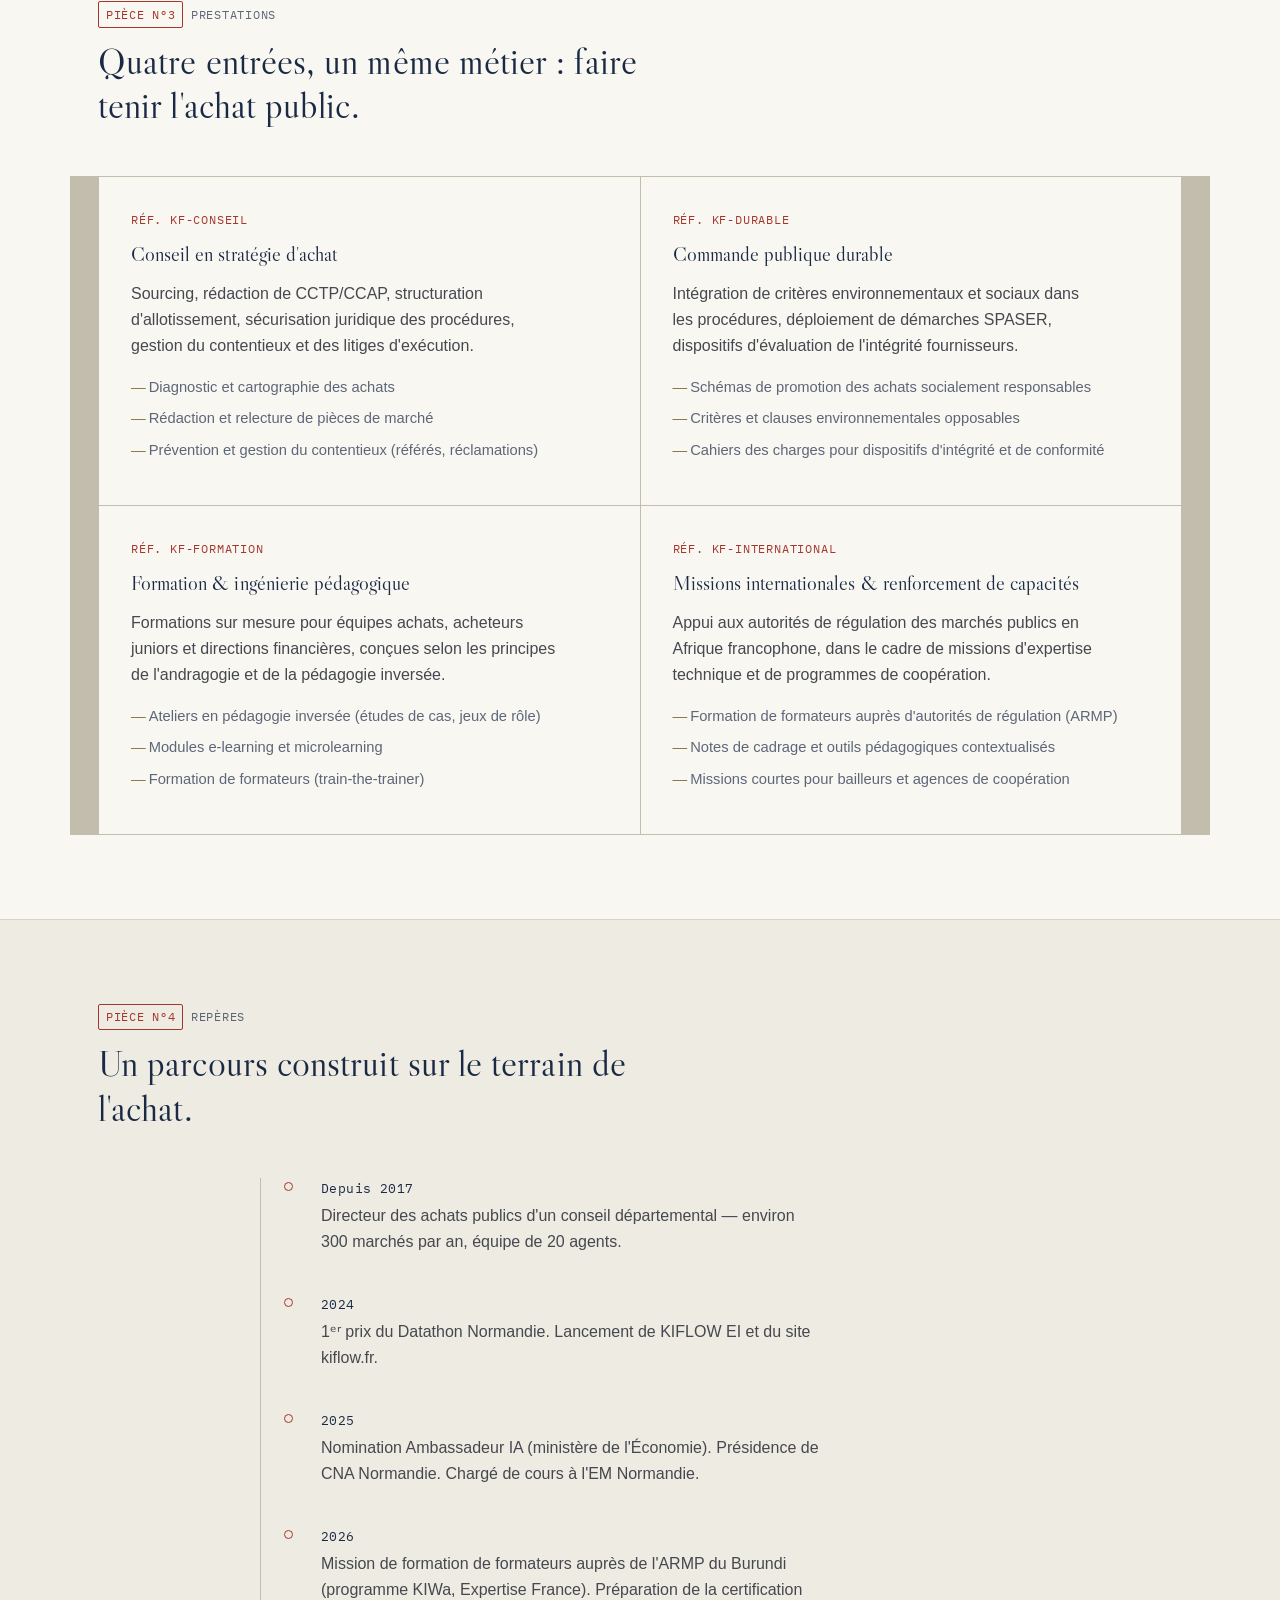
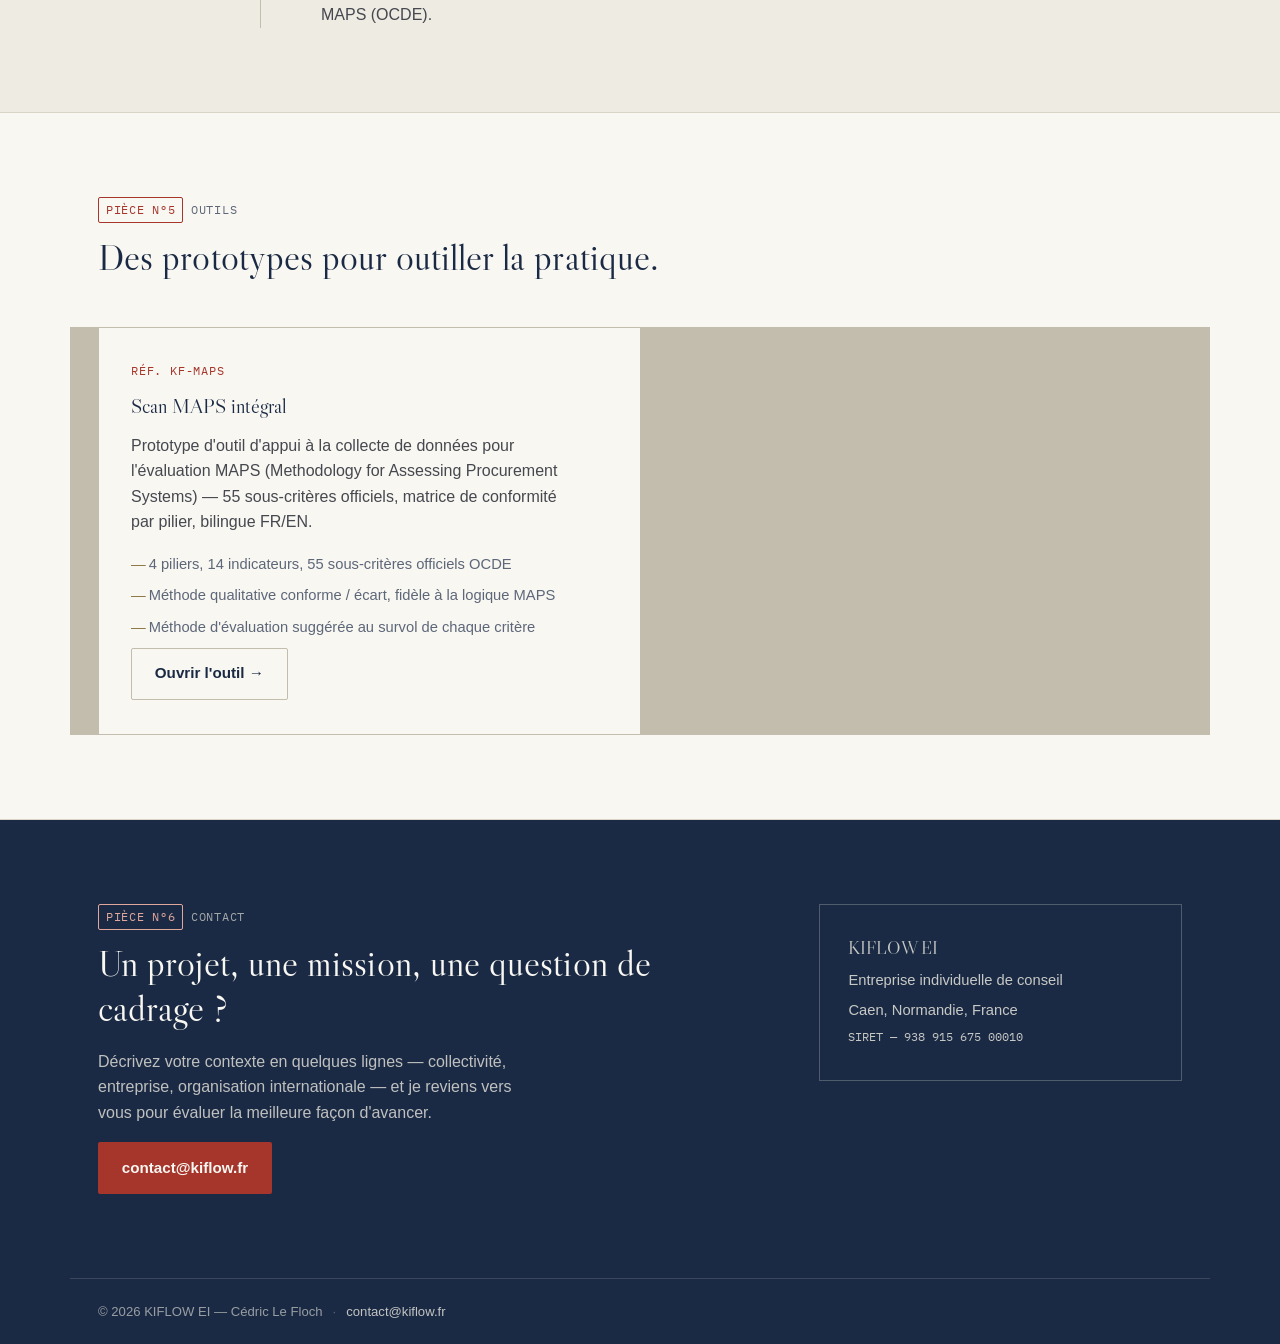
==== commit 7be2cddd: "Update SIRET number and correct name spelling" ====
--- a/index.html
+++ b/index.html
@@ -259,7 +259,7 @@
         <p class="contact-card-title">KIFLOW EI</p>
         <p>Entreprise individuelle de conseil</p>
         <p>Caen, Normandie, France</p>
-        <p class="contact-card-note">SIRET — à compléter</p>
+        <p class="contact-card-note">SIRET — 938 915 675 00010</p>
       </div>
     </div>
   </section>
@@ -268,7 +268,7 @@
 
 <footer class="site-footer">
   <div class="wrap footer-inner">
-    <span>© <span id="year"></span> KIFLOW EI — Cédric Le Floc'h</span>
+    <span>© <span id="year"></span> KIFLOW EI — Cédric Le Floch</span>
     <span class="footer-sep">·</span>
     <a href="mailto:contact@kiflow.fr">contact@kiflow.fr</a>
   </div>
